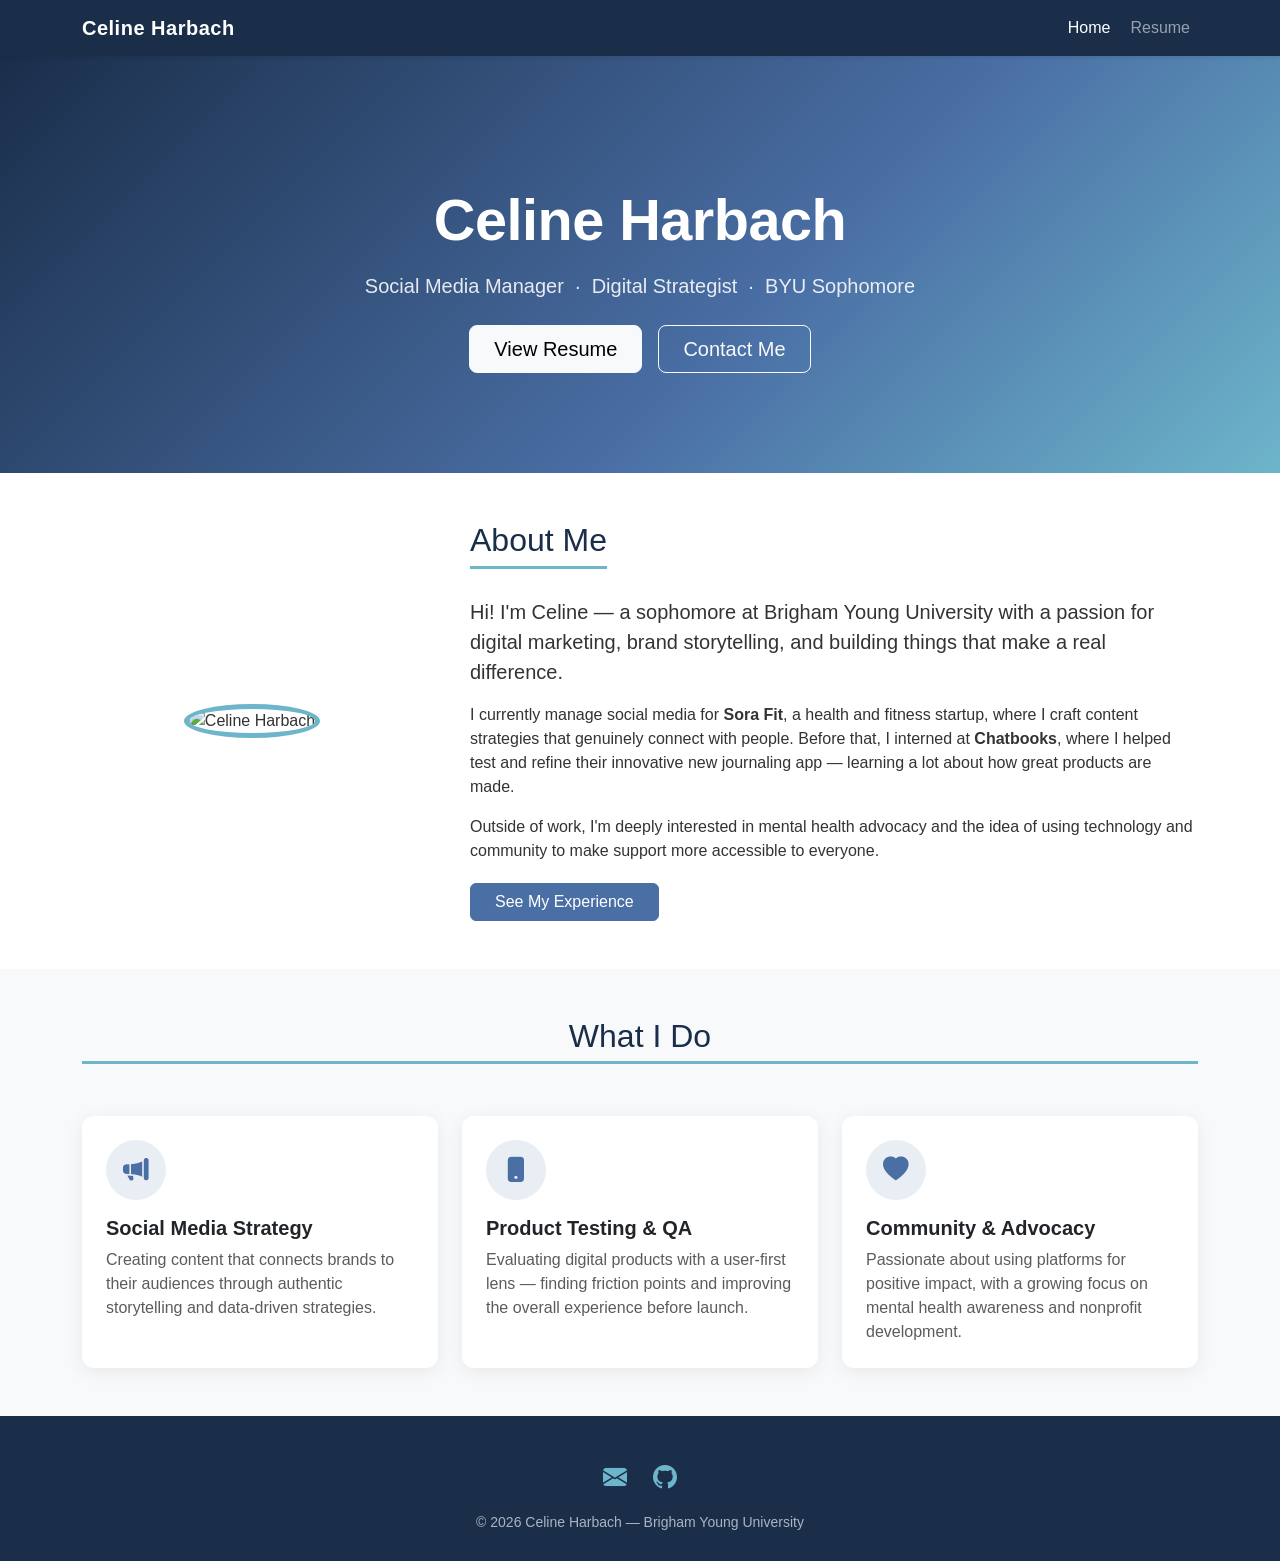
==== index.html @ 28e5f9bb "Add files via upload" ====
<!DOCTYPE html>
<html lang="en">
<head>
  <meta charset="UTF-8" />
  <meta name="viewport" content="width=device-width, initial-scale=1.0" />
  <title>Celine Harbach</title>
  <link rel="stylesheet" href="https://cdn.jsdelivr.net/npm/bootstrap@5.3.2/dist/css/bootstrap.min.css" />
  <link rel="stylesheet" href="https://cdn.jsdelivr.net/npm/bootstrap-icons@1.11.3/font/bootstrap-icons.css" />
  <link rel="stylesheet" href="custom.css" />
</head>
<body>

  <!-- ── Navbar ── -->
  <nav class="navbar navbar-expand-lg navbar-dark sticky-top shadow-sm">
    <div class="container">
      <a class="navbar-brand" href="index.html">Celine Harbach</a>
      <button class="navbar-toggler" type="button" data-bs-toggle="collapse" data-bs-target="#navMenu"
              aria-controls="navMenu" aria-expanded="false" aria-label="Toggle navigation">
        <span class="navbar-toggler-icon"></span>
      </button>
      <div class="collapse navbar-collapse" id="navMenu">
        <ul class="navbar-nav ms-auto gap-1">
          <li class="nav-item"><a class="nav-link active" href="index.html">Home</a></li>
          <li class="nav-item"><a class="nav-link" href="resume.html">Resume</a></li>
        </ul>
      </div>
    </div>
  </nav>

  <!-- ── Hero ── -->
  <section class="hero">
    <div class="container">
      <h1>Celine Harbach</h1>
      <p class="mt-3 mb-0">Social Media Manager &nbsp;·&nbsp; Digital Strategist &nbsp;·&nbsp; BYU Sophomore</p>
      <div class="mt-4 d-flex justify-content-center gap-3 flex-wrap">
        <a href="resume.html" class="btn btn-light btn-lg px-4">View Resume</a>
        <a href="mailto:cmharbach@icloud.com" class="btn btn-outline-light btn-lg px-4">Contact Me</a>
      </div>
    </div>
  </section>

  <!-- ── About ── -->
  <section class="py-5">
    <div class="container">
      <div class="row align-items-center g-5">
        <div class="col-md-4 text-center">
          <img
            src="https://placehold.co/210x210/4a6fa5/ffffff?text=CH"
            alt="Celine Harbach"
            class="profile-img"
          />
          <!-- Replace the src above with your own photo for the final submission -->
        </div>
        <div class="col-md-8">
          <h2 class="section-title">About Me</h2>
          <p class="lead">
            Hi! I'm Celine — a sophomore at Brigham Young University with a passion for
            digital marketing, brand storytelling, and building things that make a real difference.
          </p>
          <p>
            I currently manage social media for <strong>Sora Fit</strong>, a health and fitness
            startup, where I craft content strategies that genuinely connect with people. Before that,
            I interned at <strong>Chatbooks</strong>, where I helped test and refine their innovative
            new journaling app — learning a lot about how great products are made.
          </p>
          <p>
            Outside of work, I'm deeply interested in mental health advocacy and the idea of using
            technology and community to make support more accessible to everyone.
          </p>
          <a href="resume.html" class="btn btn-primary px-4 mt-1"
             style="background-color:var(--blue); border-color:var(--blue);">
            See My Experience
          </a>
        </div>
      </div>
    </div>
  </section>

  <!-- ── What I Do ── -->
  <section class="py-5" style="background-color: var(--off-white);">
    <div class="container">
      <h2 class="section-title d-block text-center w-100">What I Do</h2>
      <div class="row g-4 mt-1">

        <div class="col-md-4">
          <div class="card feature-card p-4 h-100">
            <div class="icon-circle"><i class="bi bi-megaphone-fill"></i></div>
            <h5 class="fw-semibold">Social Media Strategy</h5>
            <p class="text-muted mb-0">
              Creating content that connects brands to their audiences through authentic
              storytelling and data-driven strategies.
            </p>
          </div>
        </div>

        <div class="col-md-4">
          <div class="card feature-card p-4 h-100">
            <div class="icon-circle"><i class="bi bi-phone-fill"></i></div>
            <h5 class="fw-semibold">Product Testing &amp; QA</h5>
            <p class="text-muted mb-0">
              Evaluating digital products with a user-first lens — finding friction points
              and improving the overall experience before launch.
            </p>
          </div>
        </div>

        <div class="col-md-4">
          <div class="card feature-card p-4 h-100">
            <div class="icon-circle"><i class="bi bi-heart-fill"></i></div>
            <h5 class="fw-semibold">Community &amp; Advocacy</h5>
            <p class="text-muted mb-0">
              Passionate about using platforms for positive impact, with a growing focus
              on mental health awareness and nonprofit development.
            </p>
          </div>
        </div>

      </div>
    </div>
  </section>

  <!-- ── Footer ── -->
  <footer>
    <div class="container text-center">
      <p class="mb-3">
        <a href="mailto:cmharbach@icloud.com" class="social-icon" aria-label="Email">
          <i class="bi bi-envelope-fill"></i>
        </a>
        <a href="https://github.com/cmharbach-wq" target="_blank" rel="noopener" class="social-icon" aria-label="GitHub">
          <i class="bi bi-github"></i>
        </a>
      </p>
      <p class="small mb-0">&copy; 2026 Celine Harbach &mdash; Brigham Young University</p>
    </div>
  </footer>

  <script src="https://cdn.jsdelivr.net/npm/bootstrap@5.3.2/dist/js/bootstrap.bundle.min.js"></script>
</body>
</html>
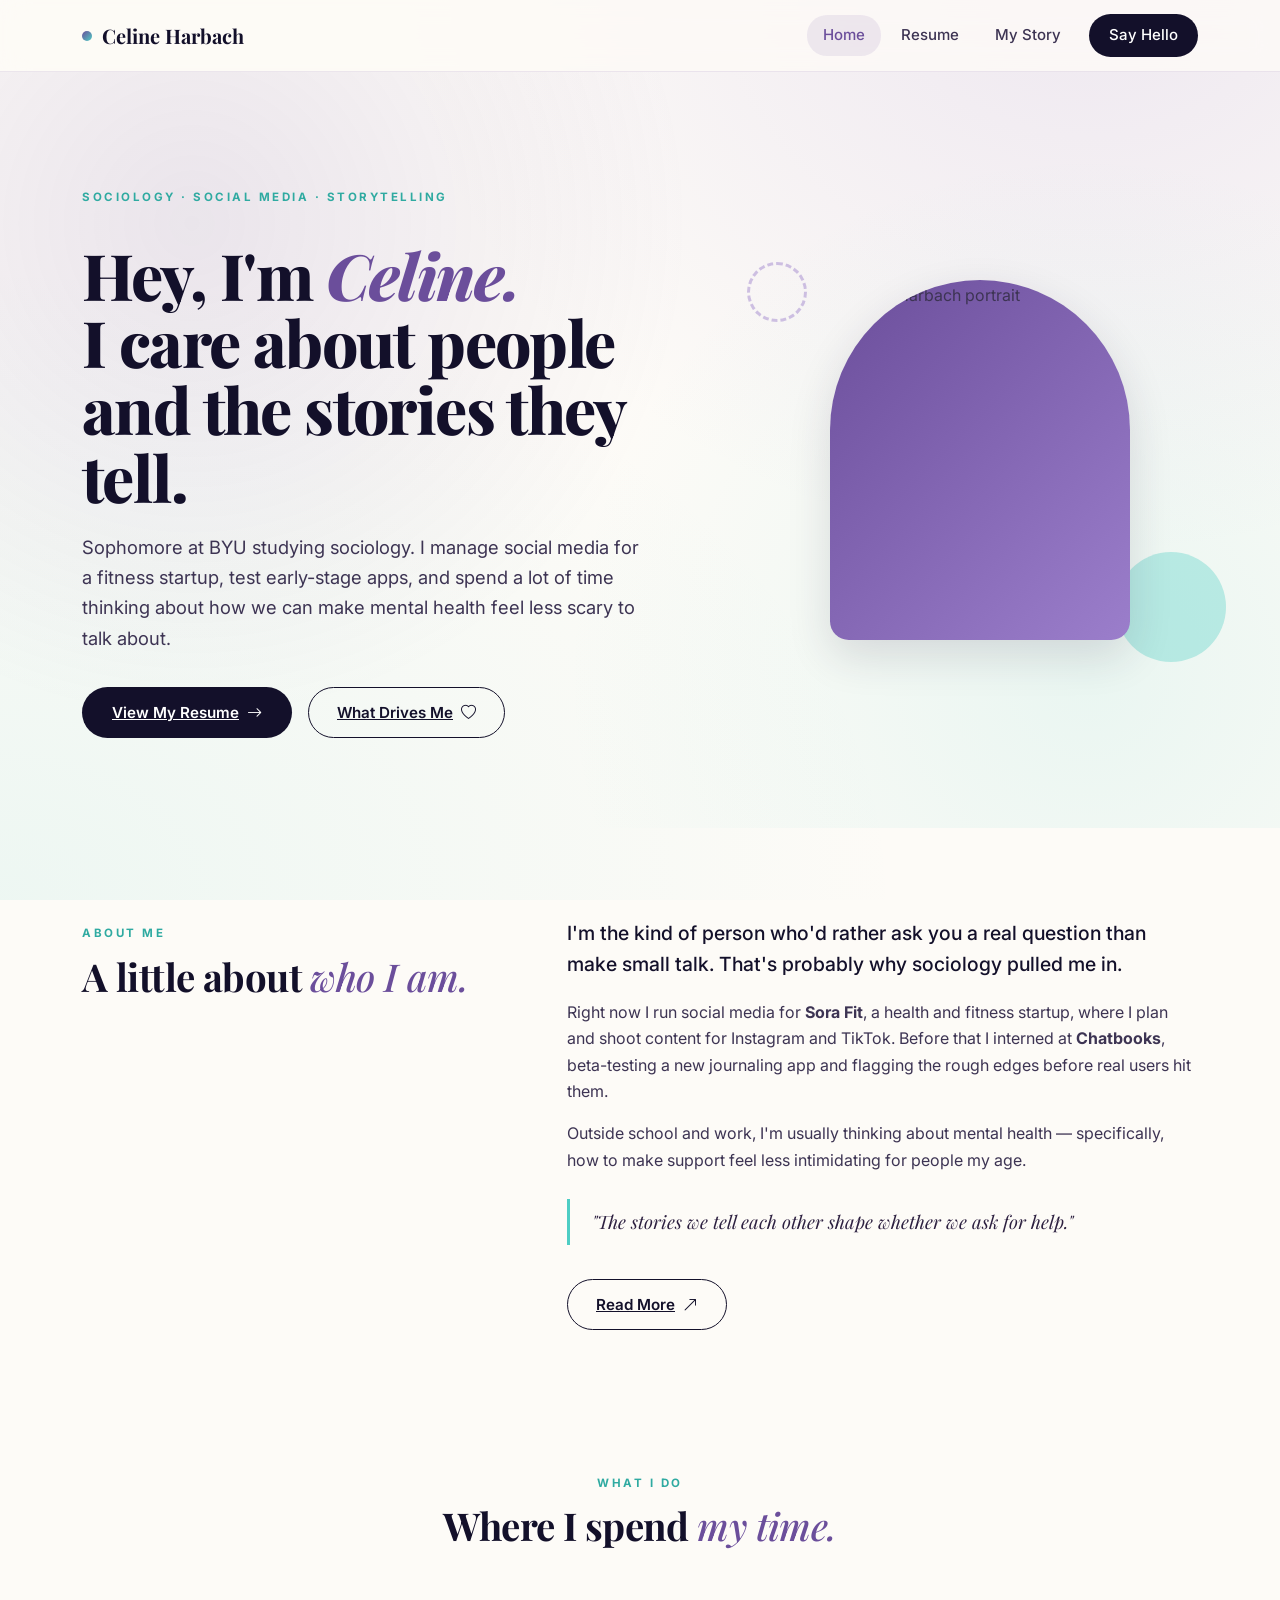
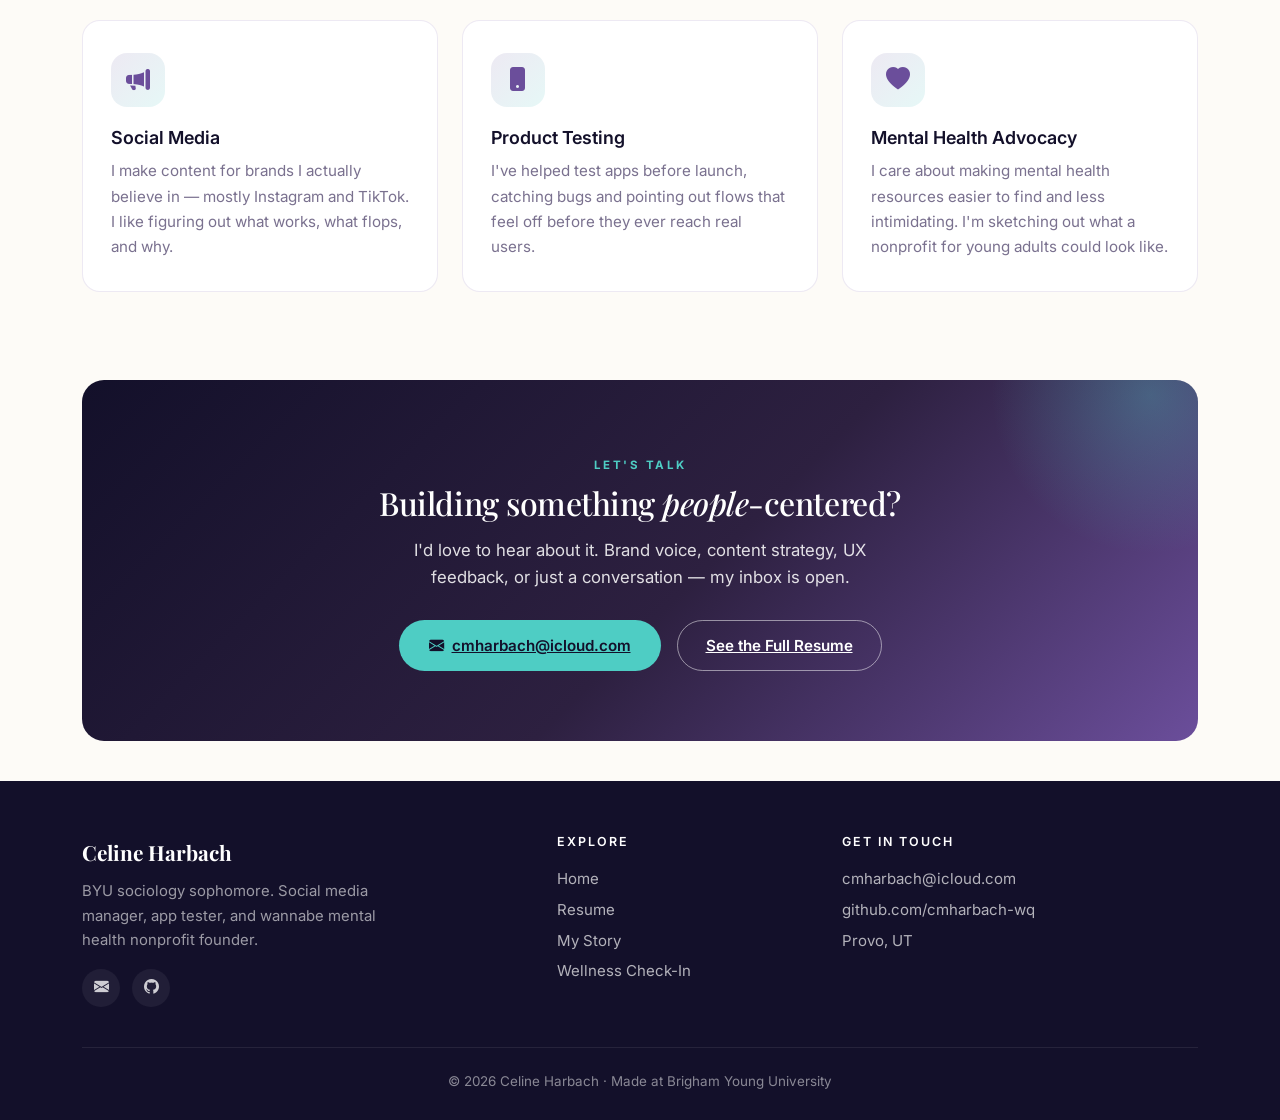
==== commit 12db9326: "Add files via upload" ====
--- a/index.html
+++ b/index.html
@@ -3,137 +3,197 @@
 <head>
   <meta charset="UTF-8" />
   <meta name="viewport" content="width=device-width, initial-scale=1.0" />
-  <title>Celine Harbach</title>
+  <title>Celine Harbach · Sociology · Social Media · Advocacy</title>
+  <meta name="description" content="Celine Harbach — BYU sophomore studying sociology, social media manager at Sora Fit, mental health advocate." />
   <link rel="stylesheet" href="https://cdn.jsdelivr.net/npm/bootstrap@5.3.2/dist/css/bootstrap.min.css" />
   <link rel="stylesheet" href="https://cdn.jsdelivr.net/npm/bootstrap-icons@1.11.3/font/bootstrap-icons.css" />
   <link rel="stylesheet" href="custom.css" />
 </head>
 <body>
 
-  <!-- ── Navbar ── -->
-  <nav class="navbar navbar-expand-lg navbar-dark sticky-top shadow-sm">
+  <nav class="navbar navbar-expand-lg navbar-main sticky-top">
     <div class="container">
-      <a class="navbar-brand" href="index.html">Celine Harbach</a>
+      <a class="navbar-brand" href="index.html">
+        <span class="brand-dot"></span>Celine Harbach
+      </a>
       <button class="navbar-toggler" type="button" data-bs-toggle="collapse" data-bs-target="#navMenu"
               aria-controls="navMenu" aria-expanded="false" aria-label="Toggle navigation">
         <span class="navbar-toggler-icon"></span>
       </button>
       <div class="collapse navbar-collapse" id="navMenu">
-        <ul class="navbar-nav ms-auto gap-1">
+        <ul class="navbar-nav ms-auto align-items-lg-center gap-lg-1">
           <li class="nav-item"><a class="nav-link active" href="index.html">Home</a></li>
           <li class="nav-item"><a class="nav-link" href="resume.html">Resume</a></li>
+          <li class="nav-item"><a class="nav-link" href="scratch.html">My Story</a></li>
+          <li class="nav-item ms-lg-2"><a class="nav-link nav-cta" href="mailto:cmharbach@icloud.com">Say Hello</a></li>
         </ul>
       </div>
     </div>
   </nav>
 
-  <!-- ── Hero ── -->
   <section class="hero">
     <div class="container">
-      <h1>Celine Harbach</h1>
-      <p class="mt-3 mb-0">Social Media Manager &nbsp;·&nbsp; Digital Strategist &nbsp;·&nbsp; BYU Sophomore</p>
-      <div class="mt-4 d-flex justify-content-center gap-3 flex-wrap">
-        <a href="resume.html" class="btn btn-light btn-lg px-4">View Resume</a>
-        <a href="mailto:cmharbach@icloud.com" class="btn btn-outline-light btn-lg px-4">Contact Me</a>
+      <div class="row align-items-center g-5">
+        <div class="col-lg-7 reveal">
+          <span class="eyebrow">Sociology · Social Media · Storytelling</span>
+          <h1 class="display-name mt-3">
+            Hey, I'm <span style="color: var(--purple); font-style: italic;">Celine.</span><br/>
+            I care about people <br class="d-none d-md-block"/>and the stories they tell.
+          </h1>
+          <p class="lead-statement">
+            Sophomore at BYU studying sociology. I manage social media for a fitness startup, test early-stage apps, and spend a lot of time thinking about how we can make mental health feel less scary to talk about.
+          </p>
+          <div class="d-flex flex-wrap gap-3">
+            <a href="resume.html" class="btn-primary-custom">
+              View My Resume <i class="bi bi-arrow-right"></i>
+            </a>
+            <a href="scratch.html" class="btn-ghost">
+              What Drives Me <i class="bi bi-heart"></i>
+            </a>
+          </div>
+        </div>
+        <div class="col-lg-5 reveal">
+          <div class="hero-visual">
+            <div class="hero-portrait-frame">
+              <img src="imgs/profile.PNG" alt="Celine Harbach portrait" />
+            </div>
+          </div>
+        </div>
       </div>
     </div>
   </section>
 
-  <!-- ── About ── -->
-  <section class="py-5">
+  <section class="about-section">
     <div class="container">
-      <div class="row align-items-center g-5">
-        <div class="col-md-4 text-center">
-          <img
-            src="https://placehold.co/210x210/4a6fa5/ffffff?text=CH"
-            alt="Celine Harbach"
-            class="profile-img"
-          />
-          <!-- Replace the src above with your own photo for the final submission -->
+      <div class="row g-5 align-items-start">
+        <div class="col-lg-5 reveal">
+          <span class="eyebrow">About Me</span>
+          <h2 class="section-title mt-2">A little about <span class="accent">who I am.</span></h2>
         </div>
-        <div class="col-md-8">
-          <h2 class="section-title">About Me</h2>
+        <div class="col-lg-7 reveal">
           <p class="lead">
-            Hi! I'm Celine — a sophomore at Brigham Young University with a passion for
-            digital marketing, brand storytelling, and building things that make a real difference.
+            I'm the kind of person who'd rather ask you a real question than make small talk. That's probably why sociology pulled me in.
           </p>
           <p>
-            I currently manage social media for <strong>Sora Fit</strong>, a health and fitness
-            startup, where I craft content strategies that genuinely connect with people. Before that,
-            I interned at <strong>Chatbooks</strong>, where I helped test and refine their innovative
-            new journaling app — learning a lot about how great products are made.
+            Right now I run social media for <strong>Sora Fit</strong>, a health and fitness startup, where I plan and shoot content for Instagram and TikTok. Before that I interned at <strong>Chatbooks</strong>, beta-testing a new journaling app and flagging the rough edges before real users hit them.
           </p>
           <p>
-            Outside of work, I'm deeply interested in mental health advocacy and the idea of using
-            technology and community to make support more accessible to everyone.
+            Outside school and work, I'm usually thinking about mental health — specifically, how to make support feel less intimidating for people my age.
           </p>
-          <a href="resume.html" class="btn btn-primary px-4 mt-1"
-             style="background-color:var(--blue); border-color:var(--blue);">
-            See My Experience
+          <div class="quote-block">
+            "The stories we tell each other shape whether we ask for help."
+          </div>
+          <a href="scratch.html" class="btn-ghost mt-2">
+            Read More <i class="bi bi-arrow-up-right"></i>
           </a>
         </div>
       </div>
     </div>
   </section>
 
-  <!-- ── What I Do ── -->
-  <section class="py-5" style="background-color: var(--off-white);">
+  <section class="py-5">
     <div class="container">
-      <h2 class="section-title d-block text-center w-100">What I Do</h2>
-      <div class="row g-4 mt-1">
+      <div class="text-center mb-5 reveal">
+        <span class="eyebrow">What I Do</span>
+        <h2 class="section-title mt-2">Where I spend <span class="accent">my time.</span></h2>
+      </div>
 
-        <div class="col-md-4">
-          <div class="card feature-card p-4 h-100">
-            <div class="icon-circle"><i class="bi bi-megaphone-fill"></i></div>
-            <h5 class="fw-semibold">Social Media Strategy</h5>
-            <p class="text-muted mb-0">
-              Creating content that connects brands to their audiences through authentic
-              storytelling and data-driven strategies.
+      <div class="row g-4 feature-grid">
+        <div class="col-md-4 reveal">
+          <div class="feature-card">
+            <div class="feature-icon"><i class="bi bi-megaphone-fill"></i></div>
+            <h5>Social Media</h5>
+            <p>
+              I make content for brands I actually believe in — mostly Instagram and TikTok. I like figuring out what works, what flops, and why.
             </p>
           </div>
         </div>
-
-        <div class="col-md-4">
-          <div class="card feature-card p-4 h-100">
-            <div class="icon-circle"><i class="bi bi-phone-fill"></i></div>
-            <h5 class="fw-semibold">Product Testing &amp; QA</h5>
-            <p class="text-muted mb-0">
-              Evaluating digital products with a user-first lens — finding friction points
-              and improving the overall experience before launch.
+        <div class="col-md-4 reveal">
+          <div class="feature-card">
+            <div class="feature-icon"><i class="bi bi-phone-fill"></i></div>
+            <h5>Product Testing</h5>
+            <p>
+              I've helped test apps before launch, catching bugs and pointing out flows that feel off before they ever reach real users.
             </p>
           </div>
         </div>
-
-        <div class="col-md-4">
-          <div class="card feature-card p-4 h-100">
-            <div class="icon-circle"><i class="bi bi-heart-fill"></i></div>
-            <h5 class="fw-semibold">Community &amp; Advocacy</h5>
-            <p class="text-muted mb-0">
-              Passionate about using platforms for positive impact, with a growing focus
-              on mental health awareness and nonprofit development.
+        <div class="col-md-4 reveal">
+          <div class="feature-card">
+            <div class="feature-icon"><i class="bi bi-heart-fill"></i></div>
+            <h5>Mental Health Advocacy</h5>
+            <p>
+              I care about making mental health resources easier to find and less intimidating. I'm sketching out what a nonprofit for young adults could look like.
             </p>
           </div>
         </div>
-
       </div>
     </div>
   </section>
 
-  <!-- ── Footer ── -->
-  <footer>
-    <div class="container text-center">
-      <p class="mb-3">
-        <a href="mailto:cmharbach@icloud.com" class="social-icon" aria-label="Email">
-          <i class="bi bi-envelope-fill"></i>
+  <section class="container">
+    <div class="cta-band reveal">
+      <span class="eyebrow" style="color: var(--mint);">Let's Talk</span>
+      <h2 class="mt-2">Building something <em style="font-weight:500;">people</em>-centered?</h2>
+      <p>I'd love to hear about it. Brand voice, content strategy, UX feedback, or just a conversation — my inbox is open.</p>
+      <div class="d-flex flex-wrap gap-3 justify-content-center">
+        <a href="mailto:cmharbach@icloud.com" class="btn-primary-custom">
+          <i class="bi bi-envelope-fill"></i> cmharbach@icloud.com
         </a>
-        <a href="https://github.com/cmharbach-wq" target="_blank" rel="noopener" class="social-icon" aria-label="GitHub">
-          <i class="bi bi-github"></i>
+        <a href="resume.html" class="btn-ghost">
+          See the Full Resume
         </a>
-      </p>
-      <p class="small mb-0">&copy; 2026 Celine Harbach &mdash; Brigham Young University</p>
+      </div>
+    </div>
+  </section>
+
+  <footer class="site-footer">
+    <div class="container">
+      <div class="row g-4">
+        <div class="col-md-5">
+          <div class="footer-brand">Celine Harbach</div>
+          <p class="footer-about">
+            BYU sociology sophomore. Social media manager, app tester, and wannabe mental health nonprofit founder.
+          </p>
+          <div class="mt-3">
+            <a href="mailto:cmharbach@icloud.com" class="social-icon-footer" aria-label="Email">
+              <i class="bi bi-envelope-fill"></i>
+            </a>
+            <a href="https://github.com/cmharbach-wq" target="_blank" rel="noopener" class="social-icon-footer" aria-label="GitHub">
+              <i class="bi bi-github"></i>
+            </a>
+          </div>
+        </div>
+        <div class="col-6 col-md-3">
+          <h6>Explore</h6>
+          <a href="index.html">Home</a>
+          <a href="resume.html">Resume</a>
+          <a href="scratch.html">My Story</a>
+          <a href="quiz.html">Wellness Check-In</a>
+        </div>
+        <div class="col-6 col-md-4">
+          <h6>Get In Touch</h6>
+          <a href="mailto:cmharbach@icloud.com">cmharbach@icloud.com</a>
+          <a href="https://github.com/cmharbach-wq" target="_blank" rel="noopener">github.com/cmharbach-wq</a>
+          <a href="#">Provo, UT</a>
+        </div>
+      </div>
+      <div class="footer-bottom">
+        &copy; 2026 Celine Harbach · Made at Brigham Young University
+      </div>
     </div>
   </footer>
 
   <script src="https://cdn.jsdelivr.net/npm/bootstrap@5.3.2/dist/js/bootstrap.bundle.min.js"></script>
+  <script>
+    const io = new IntersectionObserver((entries) => {
+      entries.forEach(e => {
+        if (e.isIntersecting) {
+          e.target.classList.add('is-visible');
+          io.unobserve(e.target);
+        }
+      });
+    }, { threshold: 0.12 });
+    document.querySelectorAll('.reveal').forEach(el => io.observe(el));
+  </script>
 </body>
 </html>
--- a/custom.css
+++ b/custom.css
@@ -0,0 +1,704 @@
+@import url('https://fonts.googleapis.com/css2?family=Playfair+Display:wght@400;500;700;800&family=Inter:wght@300;400;500;600;700&display=swap');
+
+:root {
+  --ink:           #13102a;
+  --plum:          #2d2040;
+  --purple:        #6b4e9b;
+  --soft-purple:   #9b7ecb;
+  --mint:          #4ecdc4;
+  --mint-deep:     #2faaa1;
+  --cream:         #fdfbf7;
+  --lavender:      #f4efff;
+  --text-body:     #3d3453;
+  --text-muted:    #7a718f;
+  --border-soft:   rgba(107,78,155,0.12);
+  --shadow-soft:   0 6px 24px rgba(45,32,64,0.08);
+  --shadow-lift:   0 16px 44px rgba(45,32,64,0.14);
+}
+
+* { box-sizing: border-box; }
+
+html { scroll-behavior: smooth; }
+
+body {
+  font-family: 'Inter', -apple-system, BlinkMacSystemFont, sans-serif;
+  color: var(--text-body);
+  background-color: var(--cream);
+  background-image:
+    radial-gradient(ellipse at 85% -5%, rgba(155,126,203,0.16) 0%, transparent 45%),
+    radial-gradient(ellipse at 0% 100%, rgba(78,205,196,0.09) 0%, transparent 50%);
+  background-attachment: fixed;
+  line-height: 1.65;
+  -webkit-font-smoothing: antialiased;
+}
+
+h1, h2, h3, h4 {
+  font-family: 'Playfair Display', serif;
+  color: var(--ink);
+  letter-spacing: -0.015em;
+}
+
+.display-name {
+  font-family: 'Playfair Display', serif;
+  font-weight: 800;
+  font-size: clamp(2.6rem, 5vw, 4.2rem);
+  line-height: 1.05;
+  letter-spacing: -0.025em;
+}
+
+.eyebrow {
+  font-family: 'Inter', sans-serif;
+  font-size: 0.72rem;
+  font-weight: 700;
+  letter-spacing: 2.5px;
+  text-transform: uppercase;
+  color: var(--mint-deep);
+}
+
+.section-title {
+  font-size: clamp(1.8rem, 3vw, 2.4rem);
+  font-weight: 700;
+  color: var(--ink);
+  margin-bottom: 18px;
+}
+
+.section-title .accent {
+  color: var(--purple);
+  font-style: italic;
+  font-weight: 500;
+}
+
+/* ---------- NAVIGATION ---------- */
+.navbar-main {
+  background: rgba(253,251,247,0.82);
+  backdrop-filter: saturate(180%) blur(14px);
+  -webkit-backdrop-filter: saturate(180%) blur(14px);
+  border-bottom: 1px solid var(--border-soft);
+  padding: 14px 0;
+}
+
+.navbar-brand {
+  font-family: 'Playfair Display', serif;
+  font-weight: 700;
+  font-size: 1.25rem;
+  color: var(--ink) !important;
+  display: flex;
+  align-items: center;
+  gap: 10px;
+}
+
+.navbar-brand .brand-dot {
+  width: 10px;
+  height: 10px;
+  border-radius: 50%;
+  background: linear-gradient(135deg, var(--purple), var(--mint));
+  display: inline-block;
+}
+
+.navbar-main .nav-link {
+  color: var(--text-body) !important;
+  font-weight: 500;
+  font-size: 0.94rem;
+  padding: 8px 16px !important;
+  border-radius: 20px;
+  transition: all 0.2s ease;
+}
+
+.navbar-main .nav-link:hover {
+  color: var(--purple) !important;
+  background: rgba(107,78,155,0.07);
+}
+
+.navbar-main .nav-link.active {
+  color: var(--purple) !important;
+  background: rgba(107,78,155,0.10);
+}
+
+.navbar-main .nav-cta {
+  background: var(--ink);
+  color: #fff !important;
+  padding: 9px 20px !important;
+  border-radius: 24px;
+  transition: all 0.2s ease;
+}
+.navbar-main .nav-cta:hover {
+  background: var(--purple);
+  transform: translateY(-1px);
+}
+
+.navbar-toggler {
+  border: none;
+  padding: 6px;
+}
+.navbar-toggler:focus { box-shadow: none; }
+
+/* ---------- HERO ---------- */
+.hero {
+  position: relative;
+  padding: 110px 0 90px;
+  overflow: hidden;
+}
+
+.hero::before {
+  content: "";
+  position: absolute;
+  inset: 0;
+  background:
+    radial-gradient(circle at 15% 20%, rgba(107,78,155,0.13) 0%, transparent 40%),
+    radial-gradient(circle at 85% 80%, rgba(78,205,196,0.11) 0%, transparent 42%);
+  pointer-events: none;
+  z-index: 0;
+}
+
+.hero > .container { position: relative; z-index: 1; }
+
+.hero .eyebrow { margin-bottom: 18px; display: inline-block; }
+
+.hero .lead-statement {
+  font-size: 1.15rem;
+  color: var(--text-body);
+  max-width: 560px;
+  margin-top: 22px;
+  margin-bottom: 34px;
+}
+
+.hero-visual {
+  position: relative;
+  display: flex;
+  justify-content: center;
+  align-items: center;
+}
+
+.hero-portrait-frame {
+  position: relative;
+  width: 300px;
+  height: 360px;
+  border-radius: 160px 160px 20px 20px;
+  overflow: hidden;
+  box-shadow: var(--shadow-lift);
+  background: linear-gradient(135deg, var(--purple), var(--soft-purple));
+}
+
+.hero-portrait-frame img {
+  width: 100%;
+  height: 100%;
+  object-fit: cover;
+  object-position: center;
+}
+
+.hero-visual::after {
+  content: "";
+  position: absolute;
+  bottom: -22px;
+  right: -28px;
+  width: 110px;
+  height: 110px;
+  border-radius: 50%;
+  background: var(--mint);
+  z-index: -1;
+  opacity: 0.35;
+}
+
+.hero-visual::before {
+  content: "";
+  position: absolute;
+  top: -18px;
+  left: -14px;
+  width: 60px;
+  height: 60px;
+  border-radius: 50%;
+  border: 3px dashed var(--soft-purple);
+  opacity: 0.45;
+  z-index: -1;
+}
+
+/* ---------- BUTTONS ---------- */
+.btn-primary-custom {
+  background: var(--ink);
+  color: #fff;
+  border: none;
+  padding: 13px 30px;
+  border-radius: 30px;
+  font-weight: 600;
+  font-size: 0.95rem;
+  transition: transform 0.2s ease, background 0.2s ease, box-shadow 0.2s ease;
+  display: inline-flex;
+  align-items: center;
+  gap: 8px;
+}
+.btn-primary-custom:hover {
+  background: var(--purple);
+  color: #fff;
+  transform: translateY(-2px);
+  box-shadow: 0 10px 22px rgba(107,78,155,0.25);
+}
+
+.btn-ghost {
+  background: transparent;
+  color: var(--ink);
+  border: 1.5px solid var(--ink);
+  padding: 11.5px 28px;
+  border-radius: 30px;
+  font-weight: 600;
+  font-size: 0.95rem;
+  transition: all 0.2s ease;
+  display: inline-flex;
+  align-items: center;
+  gap: 8px;
+}
+.btn-ghost:hover {
+  background: var(--ink);
+  color: #fff;
+  transform: translateY(-2px);
+}
+
+/* ---------- FEATURE CARDS ---------- */
+.feature-grid { margin-top: 40px; }
+
+.feature-card {
+  background: #fff;
+  border: 1px solid var(--border-soft);
+  border-radius: 18px;
+  padding: 32px 28px;
+  height: 100%;
+  transition: transform 0.28s ease, box-shadow 0.28s ease, border-color 0.28s ease;
+  position: relative;
+  overflow: hidden;
+}
+
+.feature-card::before {
+  content: "";
+  position: absolute;
+  top: 0; left: 0;
+  width: 100%;
+  height: 3px;
+  background: linear-gradient(to right, var(--purple), var(--mint));
+  transform: scaleX(0);
+  transform-origin: left;
+  transition: transform 0.35s ease;
+}
+
+.feature-card:hover {
+  transform: translateY(-6px);
+  box-shadow: var(--shadow-lift);
+  border-color: rgba(107,78,155,0.22);
+}
+
+.feature-card:hover::before { transform: scaleX(1); }
+
+.feature-icon {
+  width: 54px;
+  height: 54px;
+  border-radius: 16px;
+  background: linear-gradient(135deg, rgba(107,78,155,0.12), rgba(78,205,196,0.14));
+  display: flex;
+  align-items: center;
+  justify-content: center;
+  font-size: 1.5rem;
+  color: var(--purple);
+  margin-bottom: 20px;
+}
+
+.feature-card h5 {
+  font-family: 'Inter', sans-serif;
+  font-weight: 600;
+  font-size: 1.12rem;
+  color: var(--ink);
+  margin-bottom: 10px;
+}
+
+.feature-card p {
+  font-size: 0.95rem;
+  color: var(--text-muted);
+  margin-bottom: 0;
+  line-height: 1.65;
+}
+
+/* ---------- ABOUT ---------- */
+.about-section { padding: 90px 0; }
+
+.about-section .lead {
+  font-size: 1.22rem;
+  color: var(--ink);
+  font-weight: 500;
+  line-height: 1.55;
+  margin-bottom: 20px;
+}
+
+.about-section p {
+  font-size: 1rem;
+  color: var(--text-body);
+  margin-bottom: 16px;
+}
+
+.quote-block {
+  border-left: 3px solid var(--mint);
+  padding: 8px 0 8px 22px;
+  margin: 26px 0;
+  font-family: 'Playfair Display', serif;
+  font-style: italic;
+  font-size: 1.15rem;
+  color: var(--plum);
+}
+
+/* ---------- CTA BAND ---------- */
+.cta-band {
+  background: linear-gradient(135deg, var(--ink) 0%, var(--plum) 55%, var(--purple) 100%);
+  color: #fff;
+  padding: 70px 0;
+  text-align: center;
+  border-radius: 22px;
+  margin: 40px auto;
+  max-width: 1120px;
+  position: relative;
+  overflow: hidden;
+}
+
+.cta-band::before {
+  content: "";
+  position: absolute;
+  top: -40%;
+  right: -10%;
+  width: 320px;
+  height: 320px;
+  border-radius: 50%;
+  background: radial-gradient(circle, rgba(78,205,196,0.3), transparent 70%);
+}
+
+.cta-band h2 { color: #fff; }
+
+.cta-band p {
+  opacity: 0.86;
+  font-size: 1.05rem;
+  max-width: 520px;
+  margin: 14px auto 28px;
+}
+
+.cta-band .btn-primary-custom {
+  background: var(--mint);
+  color: var(--ink);
+}
+.cta-band .btn-primary-custom:hover { background: #fff; }
+
+.cta-band .btn-ghost {
+  color: #fff;
+  border-color: rgba(255,255,255,0.5);
+}
+.cta-band .btn-ghost:hover {
+  background: #fff;
+  color: var(--ink);
+  border-color: #fff;
+}
+
+/* ---------- FOOTER ---------- */
+.site-footer {
+  background: var(--ink);
+  color: rgba(255,255,255,0.68);
+  padding: 54px 0 28px;
+  margin-top: 30px;
+}
+
+.site-footer h6 {
+  font-family: 'Inter', sans-serif;
+  color: #fff;
+  font-weight: 600;
+  font-size: 0.78rem;
+  letter-spacing: 2px;
+  text-transform: uppercase;
+  margin-bottom: 14px;
+}
+
+.site-footer a {
+  color: rgba(255,255,255,0.68);
+  text-decoration: none;
+  display: block;
+  padding: 3px 0;
+  font-size: 0.94rem;
+  transition: color 0.2s ease;
+}
+.site-footer a:hover { color: var(--mint); }
+
+.site-footer .footer-brand {
+  font-family: 'Playfair Display', serif;
+  font-size: 1.3rem;
+  color: #fff;
+  font-weight: 700;
+  margin-bottom: 10px;
+}
+
+.site-footer .footer-about {
+  font-size: 0.93rem;
+  color: rgba(255,255,255,0.58);
+  max-width: 320px;
+}
+
+.social-icon-footer {
+  display: inline-flex !important;
+  align-items: center;
+  justify-content: center;
+  width: 38px;
+  height: 38px;
+  border-radius: 50%;
+  background: rgba(255,255,255,0.06);
+  color: rgba(255,255,255,0.78) !important;
+  margin-right: 8px;
+  padding: 0 !important;
+  transition: all 0.2s ease;
+}
+.social-icon-footer:hover {
+  background: var(--mint);
+  color: var(--ink) !important;
+  transform: translateY(-2px);
+}
+
+.footer-bottom {
+  margin-top: 40px;
+  padding-top: 22px;
+  border-top: 1px solid rgba(255,255,255,0.08);
+  font-size: 0.84rem;
+  color: rgba(255,255,255,0.5);
+  text-align: center;
+}
+
+/* ---------- RESUME PAGE ---------- */
+.resume-hero {
+  padding: 90px 0 60px;
+  position: relative;
+}
+
+.resume-hero .eyebrow { margin-bottom: 14px; display: inline-block; }
+
+.resume-hero h1 {
+  font-size: clamp(2.4rem, 4vw, 3.4rem);
+  font-weight: 800;
+  margin-bottom: 12px;
+}
+
+.resume-contact {
+  display: flex;
+  flex-wrap: wrap;
+  gap: 22px;
+  margin-top: 18px;
+  font-size: 0.93rem;
+  color: var(--text-muted);
+}
+
+.resume-contact a {
+  color: var(--purple);
+  text-decoration: none;
+  font-weight: 500;
+}
+.resume-contact a:hover { color: var(--mint-deep); }
+
+.resume-contact i {
+  color: var(--mint-deep);
+  margin-right: 6px;
+}
+
+/* Resume layout: sidebar + timeline */
+.resume-body { padding-bottom: 70px; }
+
+.resume-sidebar {
+  position: sticky;
+  top: 100px;
+}
+
+.sidebar-card {
+  background: #fff;
+  border: 1px solid var(--border-soft);
+  border-radius: 16px;
+  padding: 26px;
+  margin-bottom: 20px;
+  box-shadow: var(--shadow-soft);
+}
+
+.sidebar-card h6 {
+  font-family: 'Inter', sans-serif;
+  font-size: 0.72rem;
+  font-weight: 700;
+  letter-spacing: 2px;
+  text-transform: uppercase;
+  color: var(--mint-deep);
+  margin-bottom: 16px;
+}
+
+.skill-group { margin-bottom: 18px; }
+.skill-group:last-child { margin-bottom: 0; }
+.skill-group-label {
+  display: block;
+  font-size: 0.82rem;
+  font-weight: 600;
+  color: var(--plum);
+  margin-bottom: 8px;
+}
+
+.skill-badge {
+  display: inline-block;
+  background: var(--lavender);
+  color: var(--plum);
+  border-radius: 20px;
+  padding: 5px 13px;
+  font-size: 0.82rem;
+  font-weight: 500;
+  margin: 3px 3px 3px 0;
+  border: 1px solid rgba(107,78,155,0.14);
+  transition: all 0.2s ease;
+}
+.skill-badge:hover {
+  background: var(--purple);
+  color: #fff;
+  border-color: var(--purple);
+}
+
+/* Timeline */
+.timeline {
+  position: relative;
+  padding-left: 28px;
+}
+
+.timeline::before {
+  content: "";
+  position: absolute;
+  left: 10px;
+  top: 8px;
+  bottom: 8px;
+  width: 2px;
+  background: linear-gradient(to bottom, var(--purple), var(--mint));
+  border-radius: 2px;
+}
+
+.timeline-item {
+  position: relative;
+  margin-bottom: 28px;
+}
+
+.timeline-item::before {
+  content: "";
+  position: absolute;
+  left: -24px;
+  top: 10px;
+  width: 14px;
+  height: 14px;
+  border-radius: 50%;
+  background: #fff;
+  border: 3px solid var(--purple);
+  box-shadow: 0 0 0 4px rgba(107,78,155,0.12);
+}
+
+.timeline-card {
+  background: #fff;
+  border: 1px solid var(--border-soft);
+  border-radius: 14px;
+  padding: 22px 26px;
+  box-shadow: var(--shadow-soft);
+  transition: transform 0.2s ease, box-shadow 0.2s ease;
+}
+.timeline-card:hover {
+  transform: translateX(3px);
+  box-shadow: var(--shadow-lift);
+}
+
+.timeline-card .role {
+  font-family: 'Inter', sans-serif;
+  font-size: 1.08rem;
+  font-weight: 600;
+  color: var(--ink);
+  margin-bottom: 2px;
+}
+
+.timeline-card .org {
+  font-size: 0.96rem;
+  color: var(--purple);
+  font-weight: 500;
+  margin-bottom: 2px;
+}
+
+.timeline-card .org em {
+  color: var(--text-muted);
+  font-size: 0.84rem;
+  font-weight: 400;
+}
+
+.timeline-card .dates {
+  font-size: 0.82rem;
+  color: var(--text-muted);
+  font-weight: 500;
+  margin-bottom: 12px;
+  display: flex;
+  gap: 14px;
+  flex-wrap: wrap;
+}
+
+.timeline-card .dates .location::before {
+  content: "·";
+  margin-right: 14px;
+  color: var(--soft-purple);
+}
+
+.timeline-card ul {
+  margin: 0;
+  padding-left: 18px;
+}
+
+.timeline-card ul li {
+  font-size: 0.93rem;
+  color: var(--text-body);
+  margin-bottom: 4px;
+  line-height: 1.6;
+}
+
+.section-heading {
+  display: flex;
+  align-items: center;
+  gap: 12px;
+  font-size: 0.78rem;
+  font-weight: 700;
+  letter-spacing: 2.5px;
+  text-transform: uppercase;
+  color: var(--mint-deep);
+  margin: 36px 0 22px;
+}
+
+.section-heading::after {
+  content: "";
+  flex: 1;
+  height: 1px;
+  background: var(--border-soft);
+}
+
+.section-heading:first-of-type { margin-top: 0; }
+
+/* ---------- REVEAL ANIMATION ---------- */
+.reveal {
+  opacity: 0;
+  transform: translateY(24px);
+  transition: opacity 0.7s ease, transform 0.7s ease;
+}
+.reveal.is-visible {
+  opacity: 1;
+  transform: translateY(0);
+}
+
+/* ---------- RESPONSIVE ---------- */
+@media (max-width: 991px) {
+  .hero { padding: 70px 0 60px; text-align: center; }
+  .hero-visual { margin-top: 40px; }
+  .resume-sidebar { position: static; margin-bottom: 30px; }
+}
+
+@media (max-width: 600px) {
+  .hero-portrait-frame { width: 240px; height: 290px; }
+  .cta-band { padding: 50px 22px; margin: 30px 16px; }
+  .feature-card { padding: 26px 22px; }
+  .resume-contact { gap: 14px; font-size: 0.86rem; }
+}
+
+@media print {
+  .navbar-main, .site-footer, .no-print { display: none; }
+  body {
+    background: #fff;
+    background-image: none;
+  }
+  .resume-sidebar { position: static; }
+  .timeline-card, .sidebar-card { box-shadow: none; border: 1px solid #ddd; }
+}
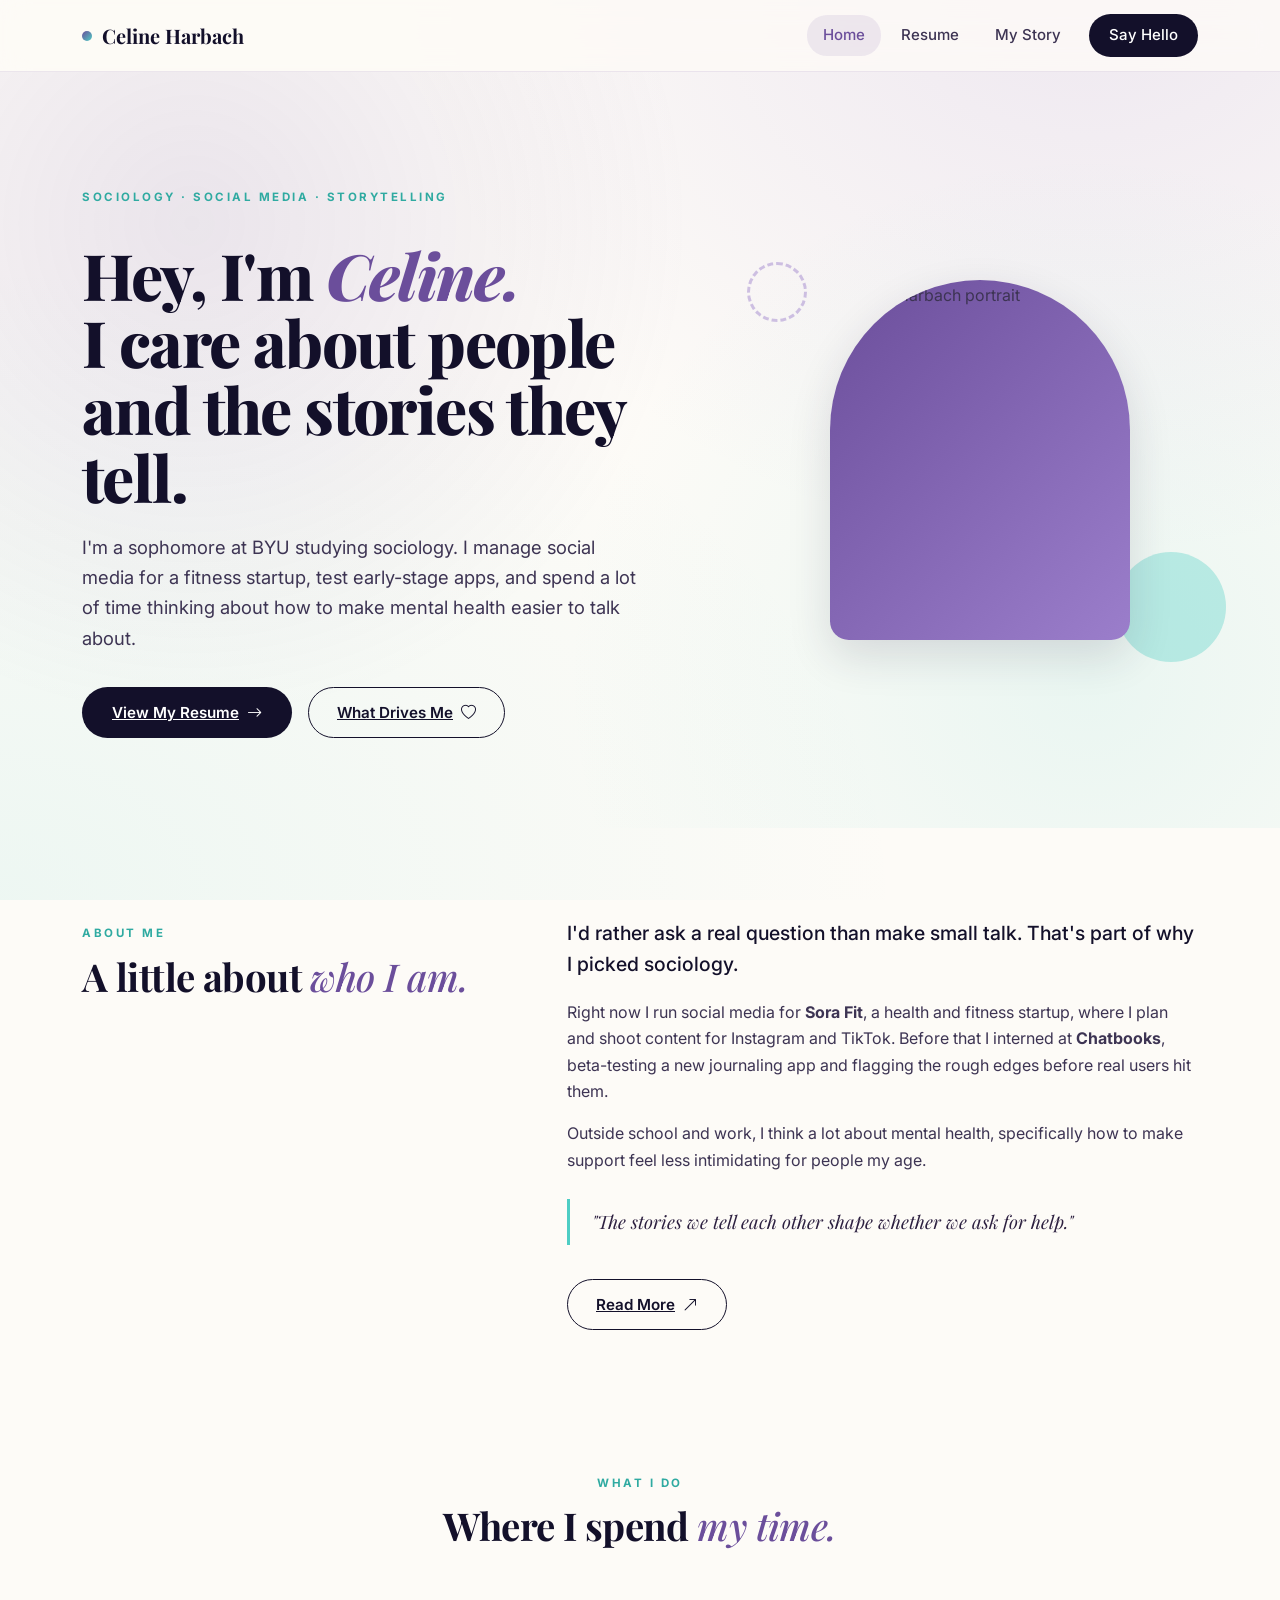
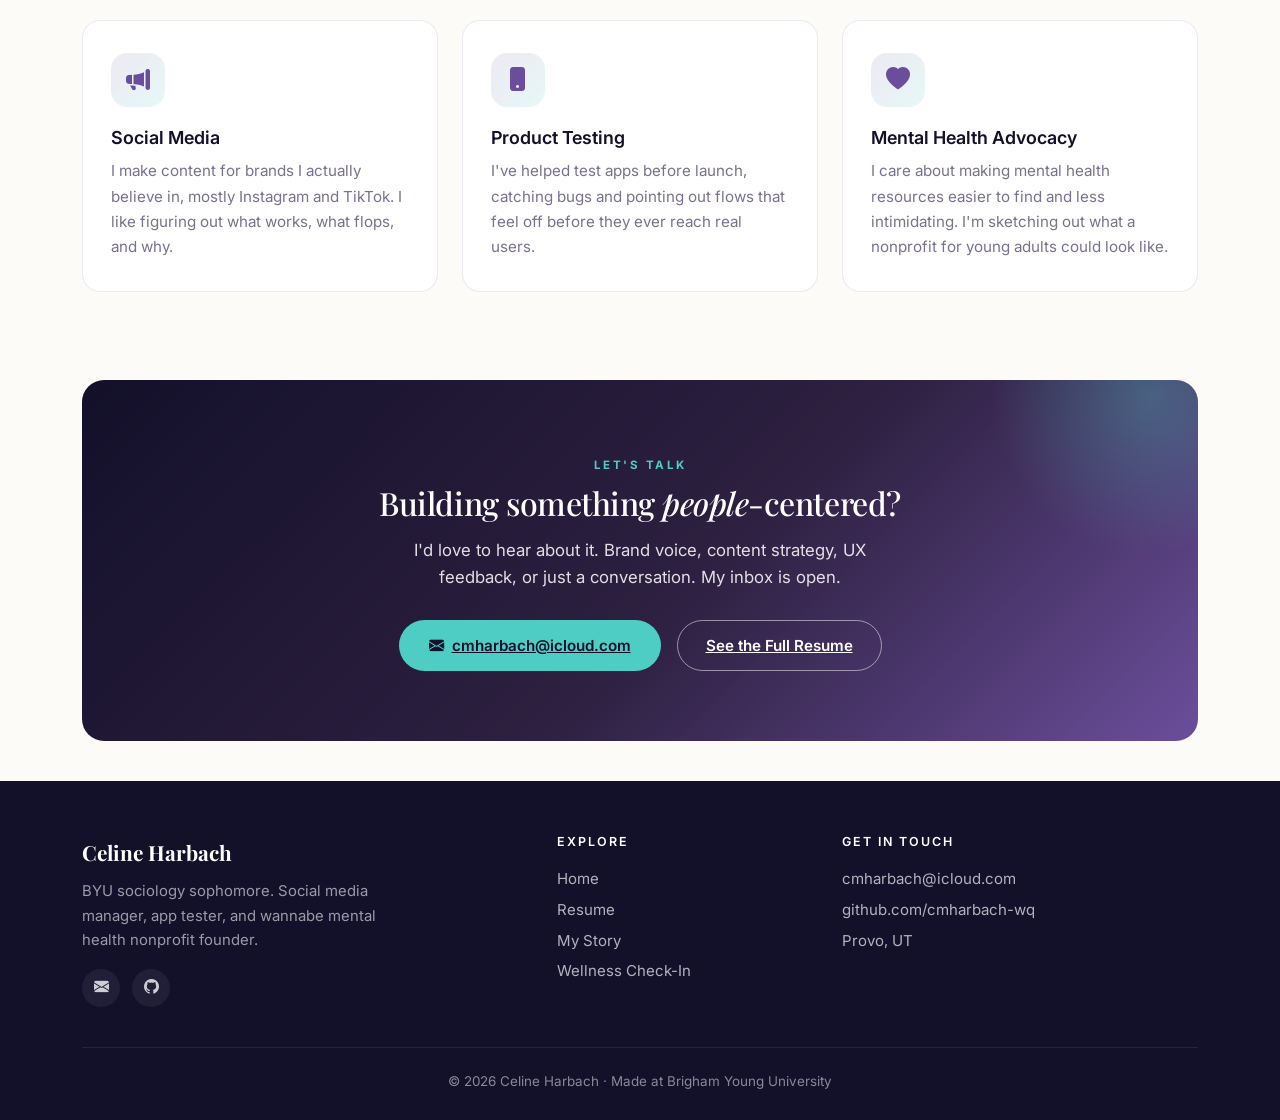
==== commit 2da7e108: "Add files via upload adjusting wording" ====
--- a/index.html
+++ b/index.html
@@ -4,7 +4,7 @@
   <meta charset="UTF-8" />
   <meta name="viewport" content="width=device-width, initial-scale=1.0" />
   <title>Celine Harbach · Sociology · Social Media · Advocacy</title>
-  <meta name="description" content="Celine Harbach — BYU sophomore studying sociology, social media manager at Sora Fit, mental health advocate." />
+  <meta name="description" content="Celine Harbach. BYU sophomore studying sociology, social media manager at Sora Fit, mental health advocate." />
   <link rel="stylesheet" href="https://cdn.jsdelivr.net/npm/bootstrap@5.3.2/dist/css/bootstrap.min.css" />
   <link rel="stylesheet" href="https://cdn.jsdelivr.net/npm/bootstrap-icons@1.11.3/font/bootstrap-icons.css" />
   <link rel="stylesheet" href="custom.css" />
@@ -41,7 +41,7 @@
             I care about people <br class="d-none d-md-block"/>and the stories they tell.
           </h1>
           <p class="lead-statement">
-            Sophomore at BYU studying sociology. I manage social media for a fitness startup, test early-stage apps, and spend a lot of time thinking about how we can make mental health feel less scary to talk about.
+            I'm a sophomore at BYU studying sociology. I manage social media for a fitness startup, test early-stage apps, and spend a lot of time thinking about how to make mental health easier to talk about.
           </p>
           <div class="d-flex flex-wrap gap-3">
             <a href="resume.html" class="btn-primary-custom">
@@ -72,13 +72,13 @@
         </div>
         <div class="col-lg-7 reveal">
           <p class="lead">
-            I'm the kind of person who'd rather ask you a real question than make small talk. That's probably why sociology pulled me in.
+            I'd rather ask a real question than make small talk. That's part of why I picked sociology.
           </p>
           <p>
             Right now I run social media for <strong>Sora Fit</strong>, a health and fitness startup, where I plan and shoot content for Instagram and TikTok. Before that I interned at <strong>Chatbooks</strong>, beta-testing a new journaling app and flagging the rough edges before real users hit them.
           </p>
           <p>
-            Outside school and work, I'm usually thinking about mental health — specifically, how to make support feel less intimidating for people my age.
+            Outside school and work, I think a lot about mental health, specifically how to make support feel less intimidating for people my age.
           </p>
           <div class="quote-block">
             "The stories we tell each other shape whether we ask for help."
@@ -104,7 +104,7 @@
             <div class="feature-icon"><i class="bi bi-megaphone-fill"></i></div>
             <h5>Social Media</h5>
             <p>
-              I make content for brands I actually believe in — mostly Instagram and TikTok. I like figuring out what works, what flops, and why.
+              I make content for brands I actually believe in, mostly Instagram and TikTok. I like figuring out what works, what flops, and why.
             </p>
           </div>
         </div>
@@ -134,7 +134,7 @@
     <div class="cta-band reveal">
       <span class="eyebrow" style="color: var(--mint);">Let's Talk</span>
       <h2 class="mt-2">Building something <em style="font-weight:500;">people</em>-centered?</h2>
-      <p>I'd love to hear about it. Brand voice, content strategy, UX feedback, or just a conversation — my inbox is open.</p>
+      <p>I'd love to hear about it. Brand voice, content strategy, UX feedback, or just a conversation. My inbox is open.</p>
       <div class="d-flex flex-wrap gap-3 justify-content-center">
         <a href="mailto:cmharbach@icloud.com" class="btn-primary-custom">
           <i class="bi bi-envelope-fill"></i> cmharbach@icloud.com
